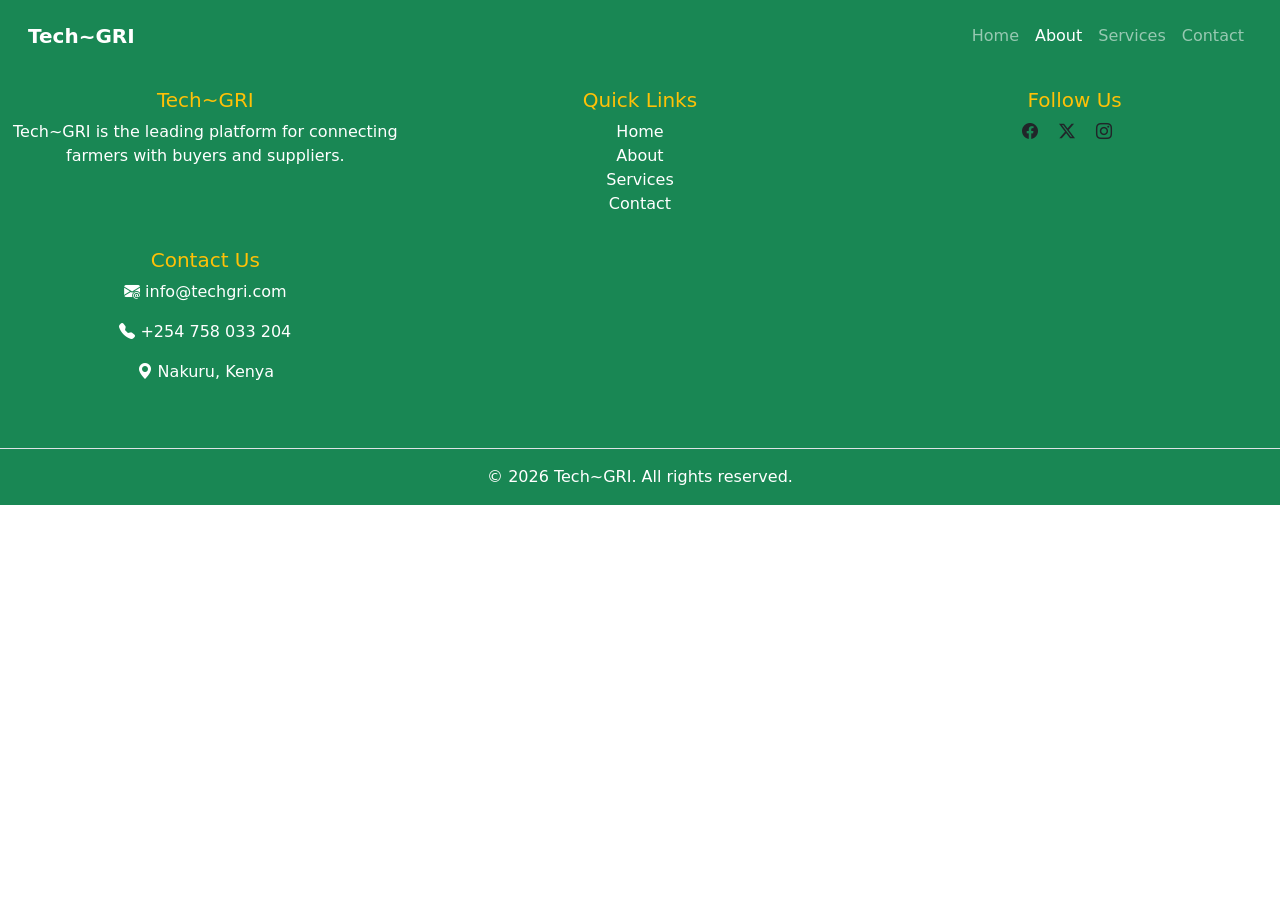
==== about.html @ 675d7405 "save" ====
<!DOCTYPE html>
<html lang="en">
<head>
    <meta charset="UTF-8">
    <meta name="viewport" content="width=device-width, initial-scale=1.0">
    <link rel="stylesheet" href="static/boostrap/css/bootstrap.min.css">
    <link rel="stylesheet" href="static/css/style.css">
    <link rel="stylesheet" href="https://cdn.jsdelivr.net/npm/bootstrap-icons@1.13.1/font/bootstrap-icons.min.css">
    <title>About Us</title>
</head>
<body>
       <nav class="navbar navbar-expand-lg bg-success navbar-dark p-3">
  <div class="container-fluid">
    <button class="navbar-toggler" type="button" data-bs-toggle="collapse" data-bs-target="#navbarTogglerDemo01" aria-controls="navbarTogglerDemo01" aria-expanded="false" aria-label="Toggle navigation">
      <span class="navbar-toggler-icon"></span>
    </button>
    <div class="collapse navbar-collapse" id="navbarTogglerDemo01">
      <a class="navbar-brand text-white fw-bold" href="index.html">Tech~GRI</a>
      <ul class="navbar-nav ms-auto mb-2 mb-lg-0">
        <li class="nav-item">
          <a class="nav-link" aria-current="page" href="index.html">Home</a>
        </li>
        <li class="nav-item">
          <a class="nav-link active" href="about.html">About</a>
        </li>
        <li class="nav-item">
          <a class="nav-link" href="services.html">Services</a>
        </li>
        <li class="nav-item">
          <a class="nav-link" href="contact.html">Contact</a>
        </li>
      </ul>
     
    </div>
  </div>
</nav>



 <!-- footer -->
<footer>
    <div  class="bg-success text-white text-center">
        <!-- row -->
        <div class="row">
            <!-- column 1 -->
            <div class="col-md-4">
                <h5 class="text-warning text-center pt-3">Tech~GRI</h5>
                <p>Tech~GRI is the leading platform for connecting farmers with buyers and suppliers.</p>
                
            </div>
            <!-- column 2 -->
            <div class="col-md-4">
                <h5 class="text-warning text-center pt-3">Quick Links</h5>
                <ul style="list-style-type: none; padding-left: 0;">
                    <li><a href="index.html" class="text-white text-decoration-none">Home</a></li>
                    <li><a href="about.html" class="text-white text-decoration-none">About</a></li>
                    <li><a href="services.html" class="text-white text-decoration-none">Services</a></li>
                    <li><a href="contact.html" class="text-white text-decoration-none">Contact</a></li>
                </ul>
                
            </div>
            <!-- column 3 -->
            <div class="col-md-4">
                <h5 class="text-warning text-center pt-3">Follow Us</h5>
                <a href="https://www.facebook.com" target="_blank"class="text-dark text-decoration-none me-3">
                <i class="bi bi-facebook"></i></a>
                <a href="https://www.twitter-x.com" target="_blank" class="text-dark text-decoration-none me-3">
                <i class="bi bi-twitter-x"></i></a>
                <a href="https://www.instagram.com/eph.ntus" target="_blank" class="text-dark text-decoration-none me-3">
                <i class="bi bi-instagram"></i></a>
            </div>
            <!-- column 4 -->
            <div class="col-md-4">
            <h5 class="text-warning text-center pt-3">Contact Us</h5>
            <p> <i class="bi bi-envelope-at-fill"></i> info@techgri.com</p>
            <p> <i class="bi bi-telephone-fill"></i> +254 758 033 204</p>
             <p> <i class="bi bi-geo-alt-fill"></i> Nakuru, Kenya</p>
            </div>
    <div class="text-center border-top mt-5 pt-3">
        <p>&copy; 2026 Tech~GRI. All rights reserved.</p>
    </div>
    </div>
    
    
</footer>   
    
   <script src="static/boostrap/js/bootstrap.min.js"></script>
</body>
</html>
---- static/css/style.css ----
.mit{
    height: 500px;
    object-fit: cover;
    width: 100%;
}
@media (max-width: 768px) {
    .mit{
        height: 300px;
    }
}
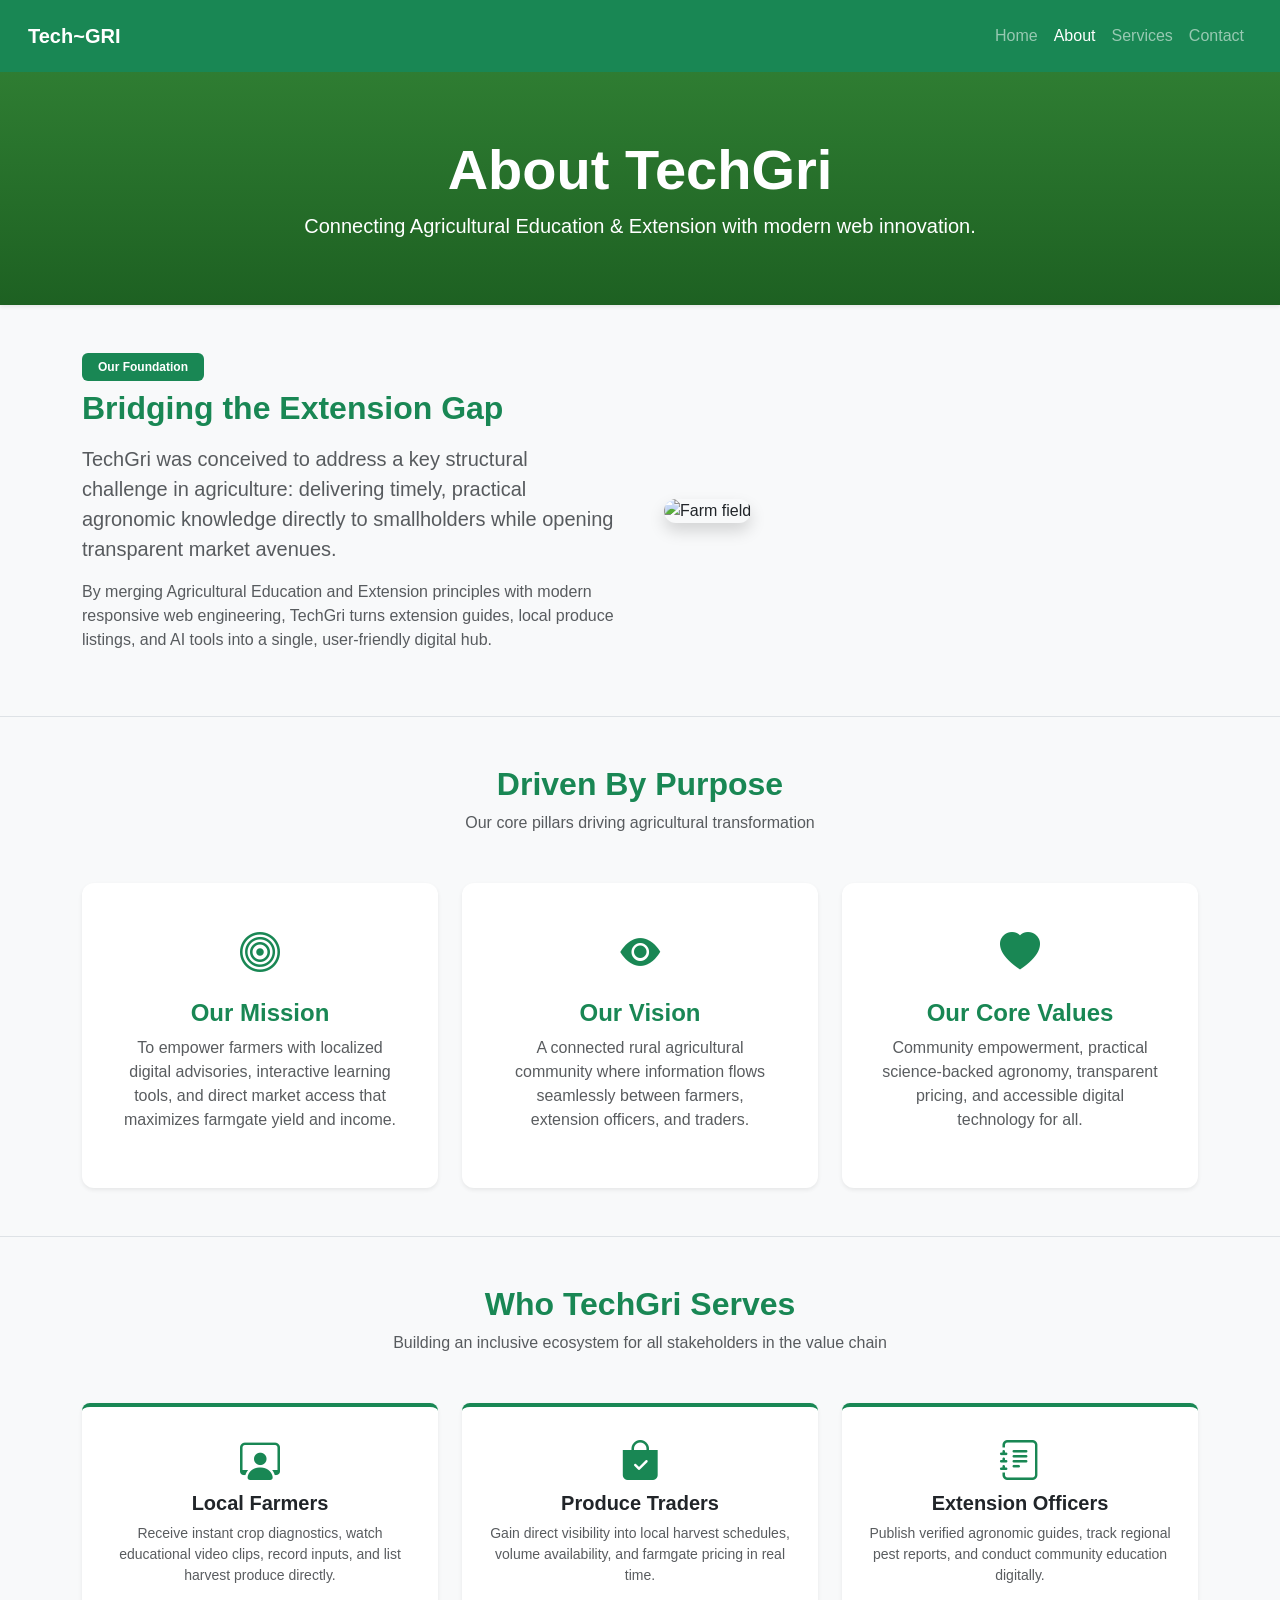
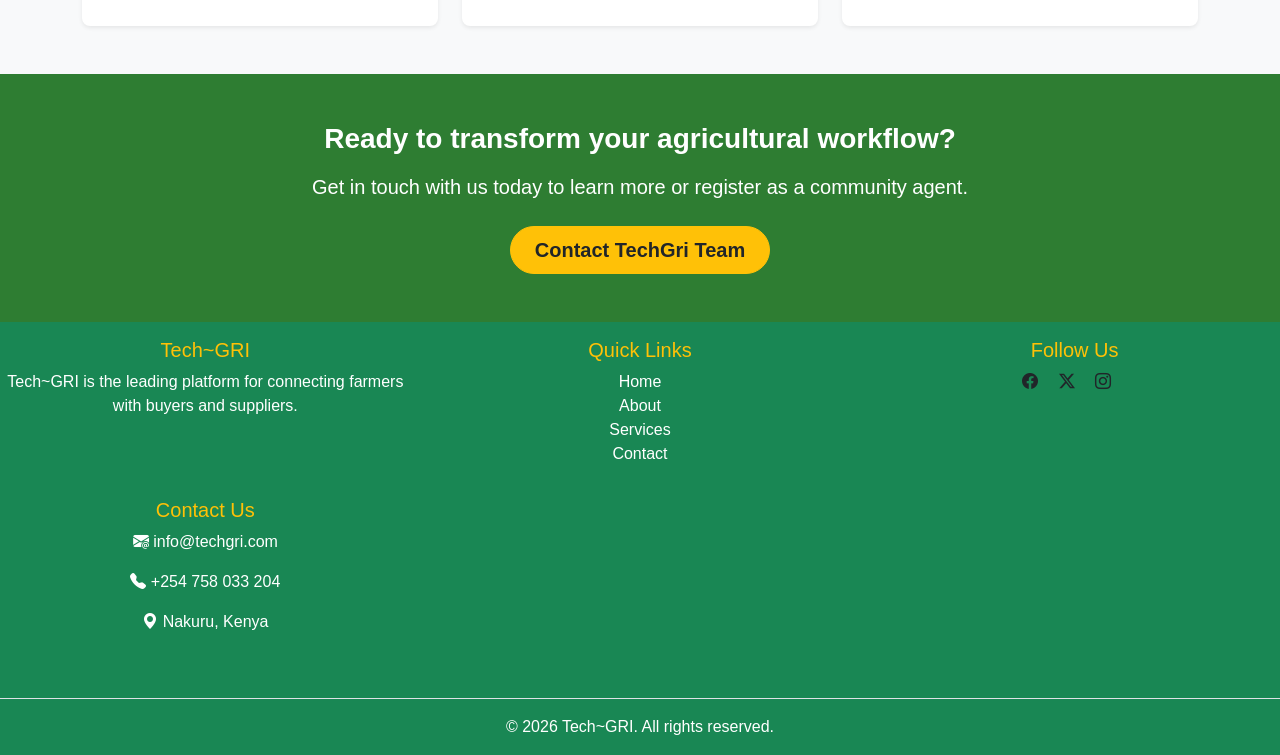
==== commit 67397506: "save" ====
--- a/about.html
+++ b/about.html
@@ -35,7 +35,114 @@
   </div>
 </nav>
 
+<!-- Header Banner -->
+  <header class="py-5 bg-techgri text-white text-center shadow-sm" style="background: linear-gradient(rgba(46, 125, 50, 0.9), rgba(27, 94, 32, 0.9)), url('https://images.unsplash.com/photo-1592982537447-7440770cbfc9?auto=format&fit=crop&w=1200&q=80') center/cover;">
+    <div class="container my-3">
+      <h1 class="display-4 fw-bold">About TechGri</h1>
+      <p class="lead">Connecting Agricultural Education & Extension with modern web innovation.</p>
+    </div>
+  </header>
 
+  <!-- Mission & Vision Two-Column Layout -->
+  <section class="py-5 container">
+    <div class="row align-items-center g-5">
+      <div class="col-lg-6">
+        <span class="badge bg-success px-3 py-2 mb-2">Our Foundation</span>
+        <h2 class="fw-bold text-success mb-3">Bridging the Extension Gap</h2>
+        <p class="lead text-muted">TechGri was conceived to address a key structural challenge in agriculture: delivering timely, practical agronomic knowledge directly to smallholders while opening transparent market avenues.</p>
+        <p class="text-muted">By merging Agricultural Education and Extension principles with modern responsive web engineering, TechGri turns extension guides, local produce listings, and AI tools into a single, user-friendly digital hub.</p>
+      </div>
+      <div class="col-lg-6">
+        <img src="https://images.unsplash.com/photo-1500937386664-56d1dfef3854?auto=format&fit=crop&w=800&q=80" class="img-fluid rounded-4 shadow" alt="Farm field">
+      </div>
+    </div>
+  </section>
+
+  <!-- Mission, Vision, and Values Cards -->
+  <section class="py-5 bg-light border-top border-bottom">
+    <div class="container">
+      <div class="text-center mb-5">
+        <h2 class="fw-bold text-success">Driven By Purpose</h2>
+        <p class="text-muted">Our core pillars driving agricultural transformation</p>
+      </div>
+
+      <div class="row g-4">
+        <!-- Mission Card -->
+        <div class="col-md-4">
+          <div class="card h-100 shadow-sm about-card p-4">
+            <div class="card-body text-center">
+              <div class="text-success fs-1 mb-3"><i class="bi bi-bullseye"></i></div>
+              <h4 class="fw-bold text-success">Our Mission</h4>
+              <p class="text-muted">To empower farmers with localized digital advisories, interactive learning tools, and direct market access that maximizes farmgate yield and income.</p>
+            </div>
+          </div>
+        </div>
+
+        <!-- Vision Card -->
+        <div class="col-md-4">
+          <div class="card h-100 shadow-sm about-card p-4">
+            <div class="card-body text-center">
+              <div class="text-success fs-1 mb-3"><i class="bi bi-eye-fill"></i></div>
+              <h4 class="fw-bold text-success">Our Vision</h4>
+              <p class="text-muted">A connected rural agricultural community where information flows seamlessly between farmers, extension officers, and traders.</p>
+            </div>
+          </div>
+        </div>
+
+        <!-- Values Card -->
+        <div class="col-md-4">
+          <div class="card h-100 shadow-sm about-card p-4">
+            <div class="card-body text-center">
+              <div class="text-success fs-1 mb-3"><i class="bi bi-heart-fill"></i></div>
+              <h4 class="fw-bold text-success">Our Core Values</h4>
+              <p class="text-muted">Community empowerment, practical science-backed agronomy, transparent pricing, and accessible digital technology for all.</p>
+            </div>
+          </div>
+        </div>
+      </div>
+    </div>
+  </section>
+
+  <!-- Target Audience / Beneficiaries -->
+  <section class="py-5 container">
+    <div class="text-center mb-5">
+      <h2 class="fw-bold text-success">Who TechGri Serves</h2>
+      <p class="text-muted">Building an inclusive ecosystem for all stakeholders in the value chain</p>
+    </div>
+
+    <div class="row g-4">
+      <div class="col-md-4">
+        <div class="p-4 bg-white rounded-3 shadow-sm text-center h-100 border-top border-4 border-success">
+          <i class="bi bi-person-workspace text-success fs-1 mb-2"></i>
+          <h5 class="fw-bold">Local Farmers</h5>
+          <p class="text-muted small">Receive instant crop diagnostics, watch educational video clips, record inputs, and list harvest produce directly.</p>
+        </div>
+      </div>
+      <div class="col-md-4">
+        <div class="p-4 bg-white rounded-3 shadow-sm text-center h-100 border-top border-4 border-success">
+          <i class="bi bi-bag-check-fill text-success fs-1 mb-2"></i>
+          <h5 class="fw-bold">Produce Traders</h5>
+          <p class="text-muted small">Gain direct visibility into local harvest schedules, volume availability, and farmgate pricing in real time.</p>
+        </div>
+      </div>
+      <div class="col-md-4">
+        <div class="p-4 bg-white rounded-3 shadow-sm text-center h-100 border-top border-4 border-success">
+          <i class="bi bi-journal-text text-success fs-1 mb-2"></i>
+          <h5 class="fw-bold">Extension Officers</h5>
+          <p class="text-muted small">Publish verified agronomic guides, track regional pest reports, and conduct community education digitally.</p>
+        </div>
+      </div>
+    </div>
+  </section>
+
+  <!-- Call to Action Banner -->
+  <section class="py-5 bg-techgri text-white text-center">
+    <div class="container">
+      <h3 class="fw-bold mb-3">Ready to transform your agricultural workflow?</h3>
+      <p class="lead mb-4">Get in touch with us today to learn more or register as a community agent.</p>
+      <a href="contact.html" class="btn btn-warning text-dark fw-bold px-4 py-2 rounded-pill fs-5">Contact TechGri Team</a>
+    </div>
+  </section>
 
  <!-- footer -->
 <footer>
--- a/static/css/style.css
+++ b/static/css/style.css
@@ -7,4 +7,86 @@
     .mit{
         height: 300px;
     }
-}+}
+:root {
+      --techgri-green: #2e7d32;
+      --techgri-dark: #1b5e20;
+      --techgri-accent: #f9a825;
+      --techgri-light: #f1f8e9;
+    }
+    body {
+      background-color: #f8f9fa;
+      font-family: 'Segoe UI', Tahoma, Geneva, Verdana, sans-serif;
+    }
+    .bg-techgri {
+      background-color: var(--techgri-green) !important;
+    }
+    .btn-techgri {
+      background-color: var(--techgri-green);
+      color: white;
+      border: none;
+    }
+    .btn-techgri:hover {
+      background-color: var(--techgri-dark);
+      color: white;
+    }
+    /* Feature Card Hover Effects */
+    .feature-card {
+      border: none;
+      border-radius: 12px;
+      transition: transform 0.3s ease, box-shadow 0.3s ease;
+    }
+    .feature-card:hover {
+      transform: translateY(-6px);
+      box-shadow: 0 12px 24px rgba(0, 0, 0, 0.12) !important;
+    }
+    .icon-box {
+      width: 60px;
+      height: 60px;
+      background-color: var(--techgri-light);
+      color: var(--techgri-green);
+      border-radius: 50%;
+      display: flex;
+      align-items: center;
+      justify-content: center;
+      font-size: 1.8rem;
+    }
+    .service-card {
+      transition: transform 0.3s ease, box-shadow 0.3s ease;
+      border: none;
+      border-radius: 12px;
+    }
+    .service-card:hover {
+      transform: translateY(-6px);
+      box-shadow: 0 12px 24px rgba(0, 0, 0, 0.15) !important;
+    }
+    .icon-wrapper {
+      width: 65px;
+      height: 65px;
+      background-color: var(--techgri-light);
+      color: var(--techgri-green);
+      border-radius: 50%;
+      display: flex;
+      align-items: center;
+      justify-content: center;
+      font-size: 1.8rem;
+    }
+    .reel-card {
+      border: none;
+      border-radius: 12px;
+      overflow: hidden;
+    }
+    .reel-thumb {
+      height: 220px;
+      background-size: cover;
+      background-position: center;
+      position: relative;
+    }
+    .about-card {
+      border: none;
+      border-radius: 12px;
+      transition: transform 0.3s ease;
+    }
+    .about-card:hover {
+      transform: translateY(-5px);
+    }
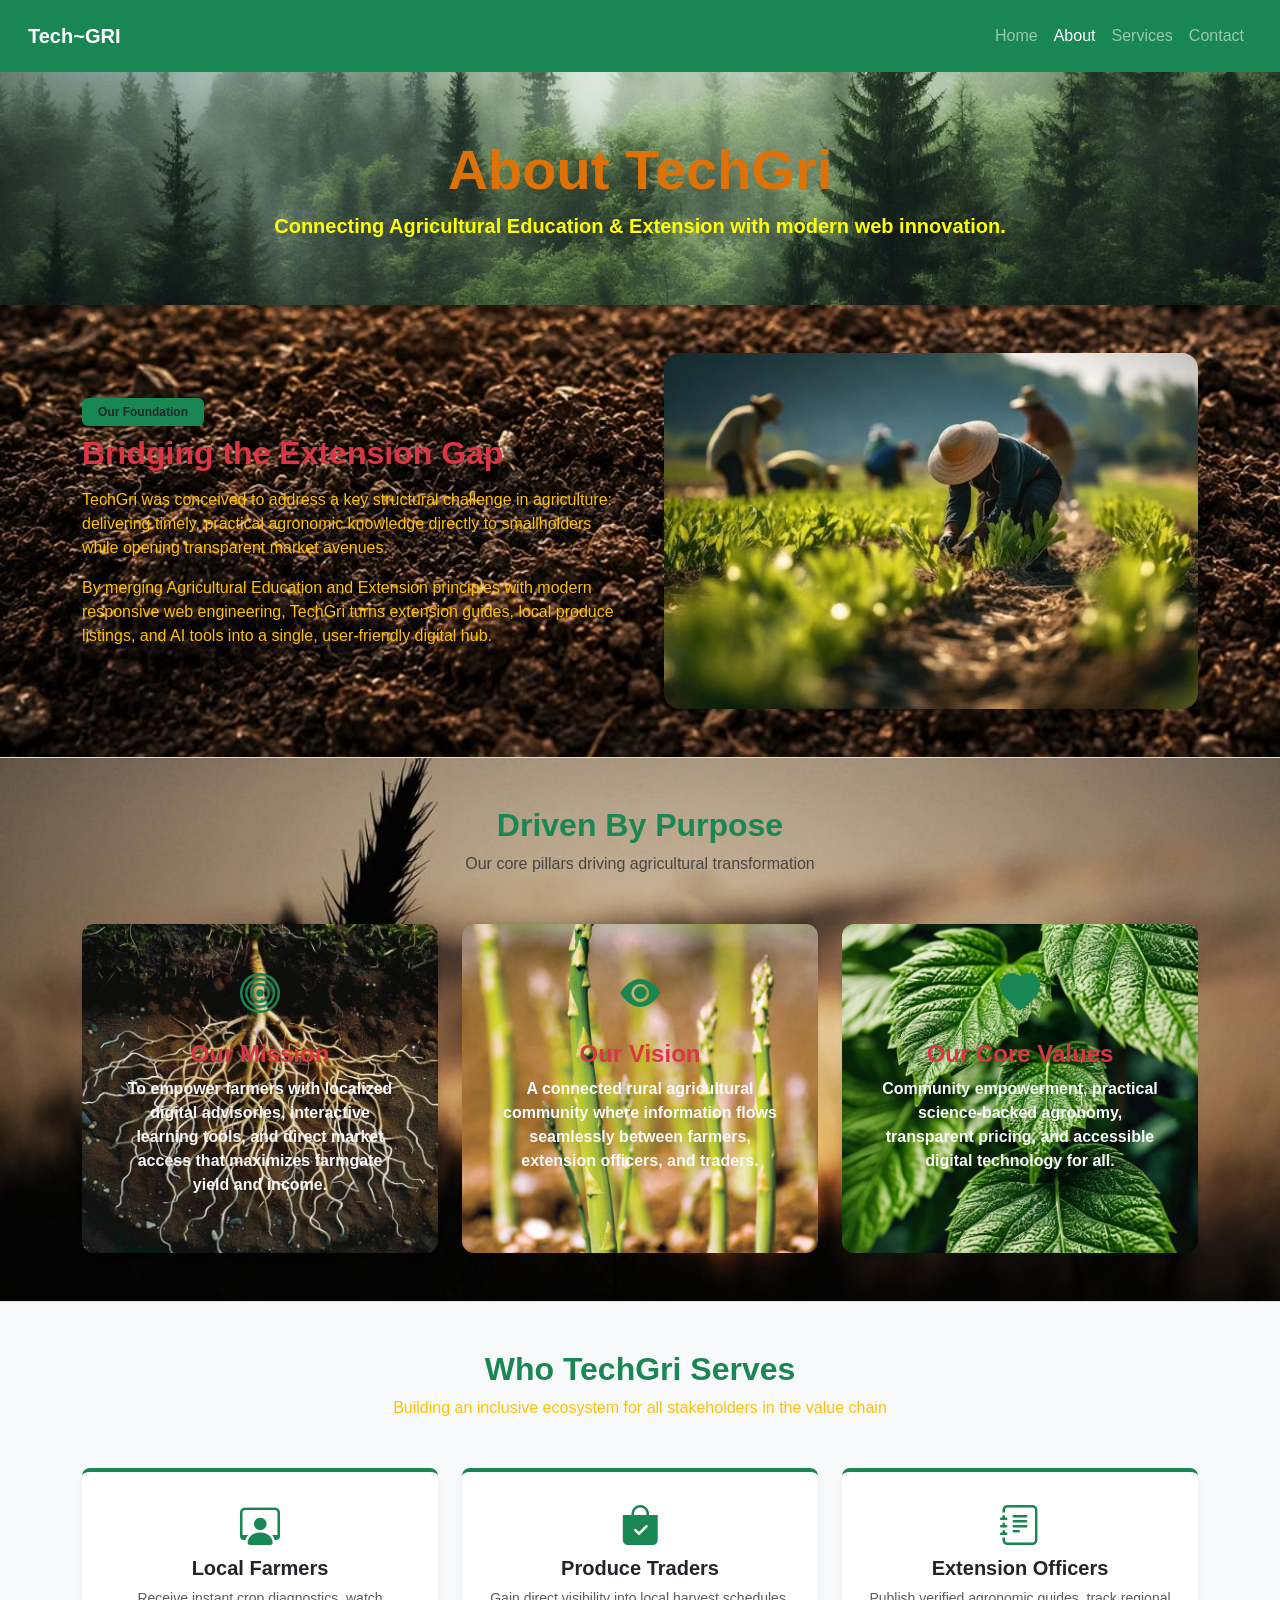
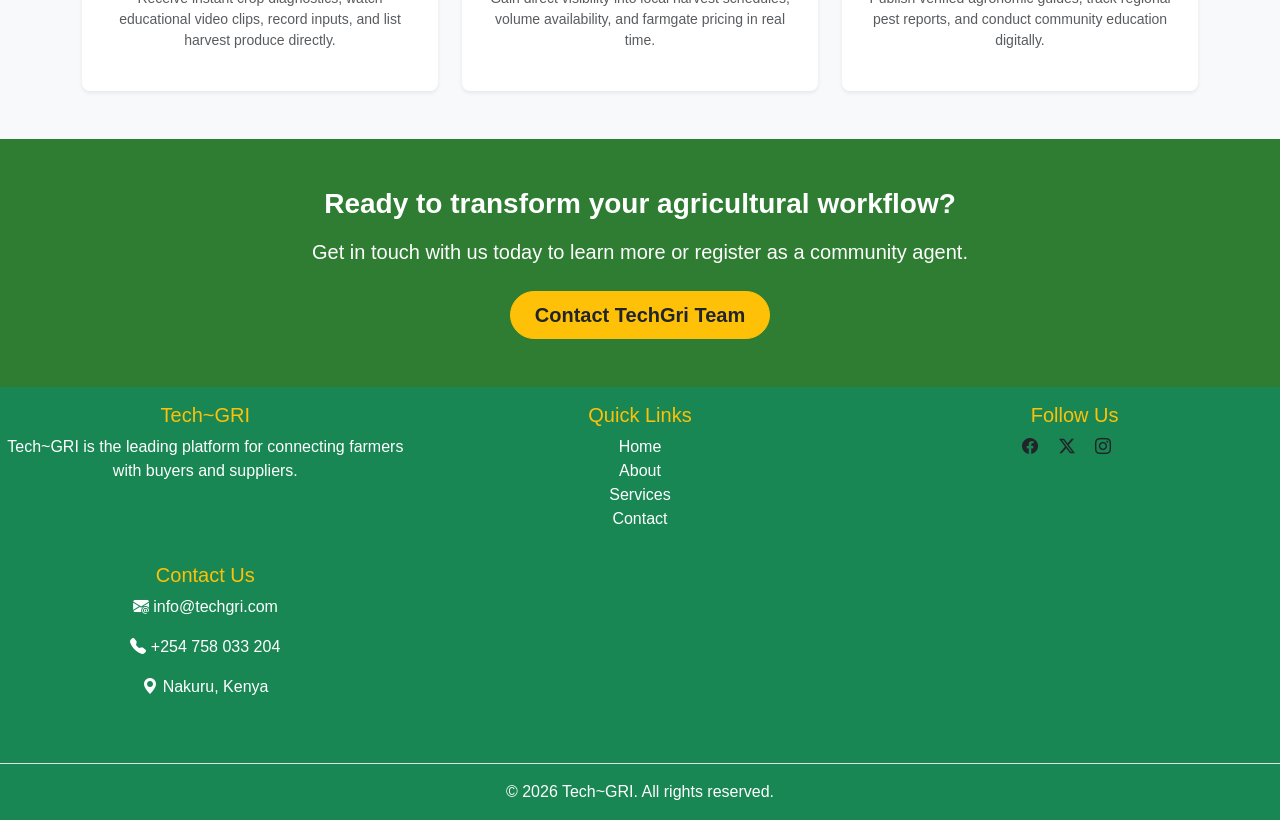
==== commit d3d8f357: "save" ====
--- a/about.html
+++ b/about.html
@@ -7,6 +7,14 @@
     <link rel="stylesheet" href="static/css/style.css">
     <link rel="stylesheet" href="https://cdn.jsdelivr.net/npm/bootstrap-icons@1.13.1/font/bootstrap-icons.min.css">
     <title>About Us</title>
+    <style>
+    body {
+  background-image: url('static/images/soil.jpg');
+  background-repeat: no-repeat;
+  background-attachment: fixed;  
+  background-size: cover;
+    }
+    </style>
 </head>
 <body>
        <nav class="navbar navbar-expand-lg bg-success navbar-dark p-3">
@@ -36,10 +44,10 @@
 </nav>
 
 <!-- Header Banner -->
-  <header class="py-5 bg-techgri text-white text-center shadow-sm" style="background: linear-gradient(rgba(46, 125, 50, 0.9), rgba(27, 94, 32, 0.9)), url('https://images.unsplash.com/photo-1592982537447-7440770cbfc9?auto=format&fit=crop&w=1200&q=80') center/cover;">
+  <header class="py-5 bg-techgri text-white text-center shadow-sm" style="background-image: url('static/images/a.jpg'); background-size: cover; background-position: center;">
     <div class="container my-3">
-      <h1 class="display-4 fw-bold">About TechGri</h1>
-      <p class="lead">Connecting Agricultural Education & Extension with modern web innovation.</p>
+      <h1 class="display-4 fw-bold"id="about-title">About TechGri</h1>
+      <p class="lead"id="about-subtitle">Connecting Agricultural Education & Extension with modern web innovation.</p>
     </div>
   </header>
 
@@ -47,19 +55,19 @@
   <section class="py-5 container">
     <div class="row align-items-center g-5">
       <div class="col-lg-6">
-        <span class="badge bg-success px-3 py-2 mb-2">Our Foundation</span>
-        <h2 class="fw-bold text-success mb-3">Bridging the Extension Gap</h2>
-        <p class="lead text-muted">TechGri was conceived to address a key structural challenge in agriculture: delivering timely, practical agronomic knowledge directly to smallholders while opening transparent market avenues.</p>
-        <p class="text-muted">By merging Agricultural Education and Extension principles with modern responsive web engineering, TechGri turns extension guides, local produce listings, and AI tools into a single, user-friendly digital hub.</p>
-      </div>
-      <div class="col-lg-6">
-        <img src="https://images.unsplash.com/photo-1500937386664-56d1dfef3854?auto=format&fit=crop&w=800&q=80" class="img-fluid rounded-4 shadow" alt="Farm field">
+        <span class="badge bg-success text-dark px-3 py-2 mb-2">Our Foundation</span>
+        <h2 class="fw-bold text-danger font-weight-bold mb-3">Bridging the Extension Gap</h2>
+        <p class="font-weight-bold text-warning">TechGri was conceived to address a key structural challenge in agriculture: delivering timely, practical agronomic knowledge directly to smallholders while opening transparent market avenues.</p>
+        <p class="font-weight-bold text-warning">By merging Agricultural Education and Extension principles with modern responsive web engineering, TechGri turns extension guides, local produce listings, and AI tools into a single, user-friendly digital hub.</p>
+      </div>
+      <div class="col-md-6">
+        <img src="static/images/farmers.jpg" class="img-fluid rounded-4 shadow" alt="Farm field">
       </div>
     </div>
   </section>
 
   <!-- Mission, Vision, and Values Cards -->
-  <section class="py-5 bg-light border-top border-bottom">
+  <section class="py-5 bg-light border-top border-bottom"style="background-image: url('static/images/mg.jpg'); background-size: cover; background-position: center;">
     <div class="container">
       <div class="text-center mb-5">
         <h2 class="fw-bold text-success">Driven By Purpose</h2>
@@ -69,33 +77,33 @@
       <div class="row g-4">
         <!-- Mission Card -->
         <div class="col-md-4">
-          <div class="card h-100 shadow-sm about-card p-4">
+          <div class="card h-100 shadow-sm about-card p-4"style="background-image: url('static/images/root.jpg'); background-size: cover; background-position: center;">
             <div class="card-body text-center">
               <div class="text-success fs-1 mb-3"><i class="bi bi-bullseye"></i></div>
-              <h4 class="fw-bold text-success">Our Mission</h4>
-              <p class="text-muted">To empower farmers with localized digital advisories, interactive learning tools, and direct market access that maximizes farmgate yield and income.</p>
+              <h4 class="fw-bold text-danger">Our Mission</h4>
+              <p class="text-light fw-bolder">To empower farmers with localized digital advisories, interactive learning tools, and direct market access that maximizes farmgate yield and income.</p>
             </div>
           </div>
         </div>
 
         <!-- Vision Card -->
         <div class="col-md-4">
-          <div class="card h-100 shadow-sm about-card p-4">
+          <div class="card h-100 shadow-sm about-card p-4" style="background-image: url('static/images/stem.jpg'); background-size: cover; background-position: center;">
             <div class="card-body text-center">
               <div class="text-success fs-1 mb-3"><i class="bi bi-eye-fill"></i></div>
-              <h4 class="fw-bold text-success">Our Vision</h4>
-              <p class="text-muted">A connected rural agricultural community where information flows seamlessly between farmers, extension officers, and traders.</p>
+              <h4 class="fw-bold text-danger">Our Vision</h4>
+              <p class="text-light fw-bolder">A connected rural agricultural community where information flows seamlessly between farmers, extension officers, and traders.</p>
             </div>
           </div>
         </div>
 
         <!-- Values Card -->
         <div class="col-md-4">
-          <div class="card h-100 shadow-sm about-card p-4">
+          <div class="card h-100 shadow-sm about-card p-4"style="background-image: url('static/images/leaf.jpg'); background-size: cover; background-position: center;">
             <div class="card-body text-center">
-              <div class="text-success fs-1 mb-3"><i class="bi bi-heart-fill"></i></div>
-              <h4 class="fw-bold text-success">Our Core Values</h4>
-              <p class="text-muted">Community empowerment, practical science-backed agronomy, transparent pricing, and accessible digital technology for all.</p>
+              <div class="text-success fs-1 mb-3"><i class="bi bi-heart-fill "></i></div>
+              <h4 class="fw-bold text-danger">Our Core Values</h4>
+              <p class="fw-bolder text-light">Community empowerment, practical science-backed agronomy, transparent pricing, and accessible digital technology for all.</p>
             </div>
           </div>
         </div>
@@ -107,7 +115,7 @@
   <section class="py-5 container">
     <div class="text-center mb-5">
       <h2 class="fw-bold text-success">Who TechGri Serves</h2>
-      <p class="text-muted">Building an inclusive ecosystem for all stakeholders in the value chain</p>
+      <p class=" text-warning">Building an inclusive ecosystem for all stakeholders in the value chain</p>
     </div>
 
     <div class="row g-4">
@@ -115,14 +123,14 @@
         <div class="p-4 bg-white rounded-3 shadow-sm text-center h-100 border-top border-4 border-success">
           <i class="bi bi-person-workspace text-success fs-1 mb-2"></i>
           <h5 class="fw-bold">Local Farmers</h5>
-          <p class="text-muted small">Receive instant crop diagnostics, watch educational video clips, record inputs, and list harvest produce directly.</p>
+          <p class="text-muted small text-warning">Receive instant crop diagnostics, watch educational video clips, record inputs, and list harvest produce directly.</p>
         </div>
       </div>
       <div class="col-md-4">
         <div class="p-4 bg-white rounded-3 shadow-sm text-center h-100 border-top border-4 border-success">
           <i class="bi bi-bag-check-fill text-success fs-1 mb-2"></i>
           <h5 class="fw-bold">Produce Traders</h5>
-          <p class="text-muted small">Gain direct visibility into local harvest schedules, volume availability, and farmgate pricing in real time.</p>
+          <p class="text-muted small text-warning">Gain direct visibility into local harvest schedules, volume availability, and farmgate pricing in real time.</p>
         </div>
       </div>
       <div class="col-md-4">
--- a/static/css/style.css
+++ b/static/css/style.css
@@ -89,4 +89,12 @@
     }
     .about-card:hover {
       transform: translateY(-5px);
+    }
+    #about-title {
+      color: rgb(222, 114, 6);
+      font-weight: bold;
+    }
+    #about-subtitle {
+      color: rgb(255, 255, 0);
+      font-weight: bold;
     }
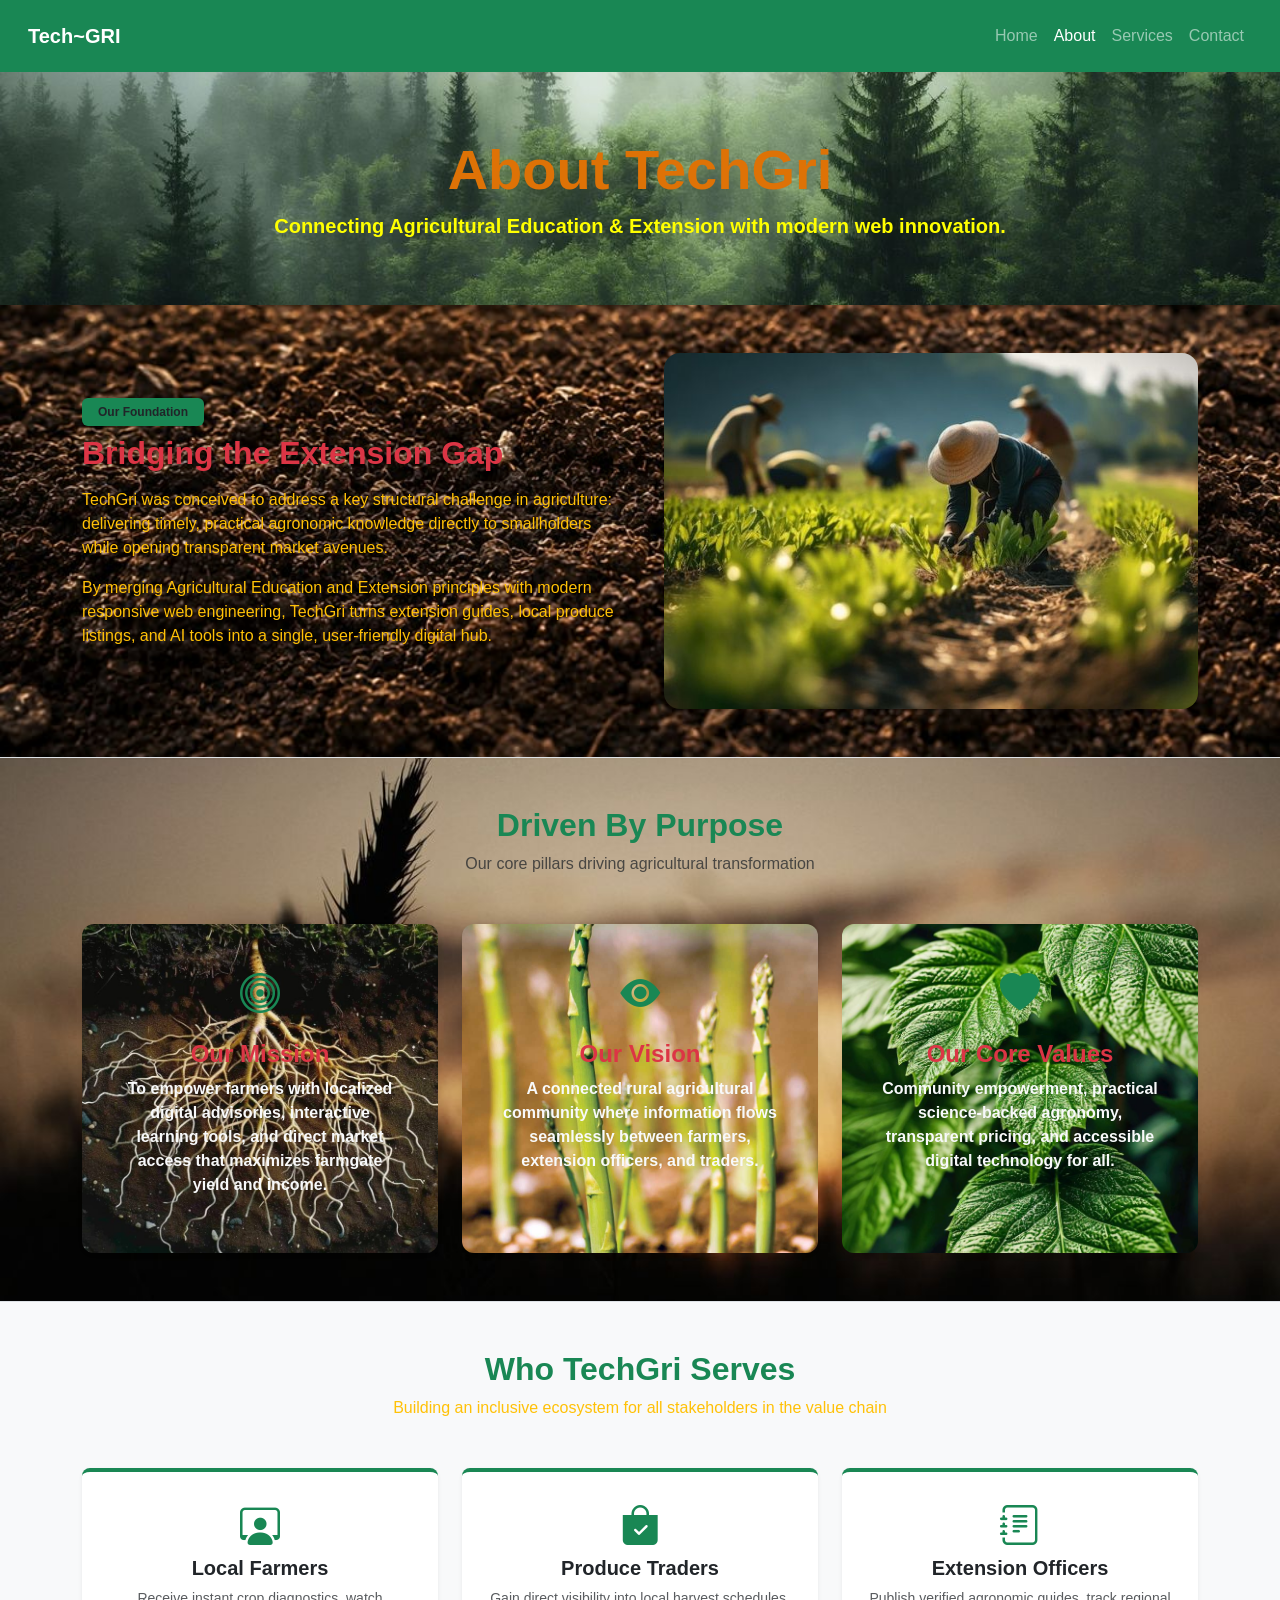
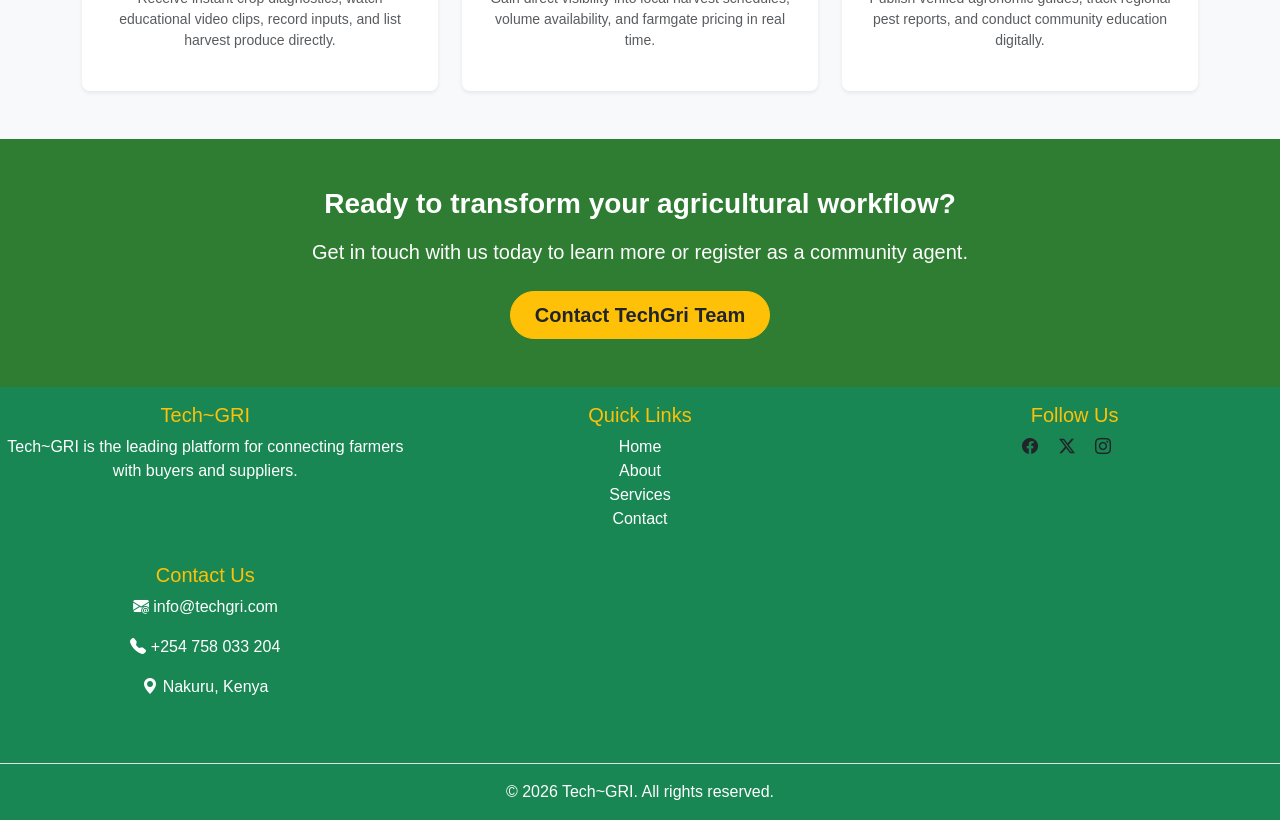
==== commit 01c18d93: "save" ====
--- a/about.html
+++ b/about.html
@@ -6,6 +6,8 @@
     <link rel="stylesheet" href="static/boostrap/css/bootstrap.min.css">
     <link rel="stylesheet" href="static/css/style.css">
     <link rel="stylesheet" href="https://cdn.jsdelivr.net/npm/bootstrap-icons@1.13.1/font/bootstrap-icons.min.css">
+    <!-- favicon -->
+    <link href="static/images/techgri.jpg" rel="icon">
     <title>About Us</title>
     <style>
     body {
--- a/static/css/style.css
+++ b/static/css/style.css
@@ -1,3 +1,4 @@
+@charset "UTF-8";
 .mit{
     height: 500px;
     object-fit: cover;
@@ -97,4 +98,13 @@
     #about-subtitle {
       color: rgb(255, 255, 0);
       font-weight: bold;
-    }+    }
+html, body {
+  max-width: 100%;
+  overflow-x: hidden;
+}
+img {
+  max-width: 100%;
+  height: auto;
+  display: block;
+}
